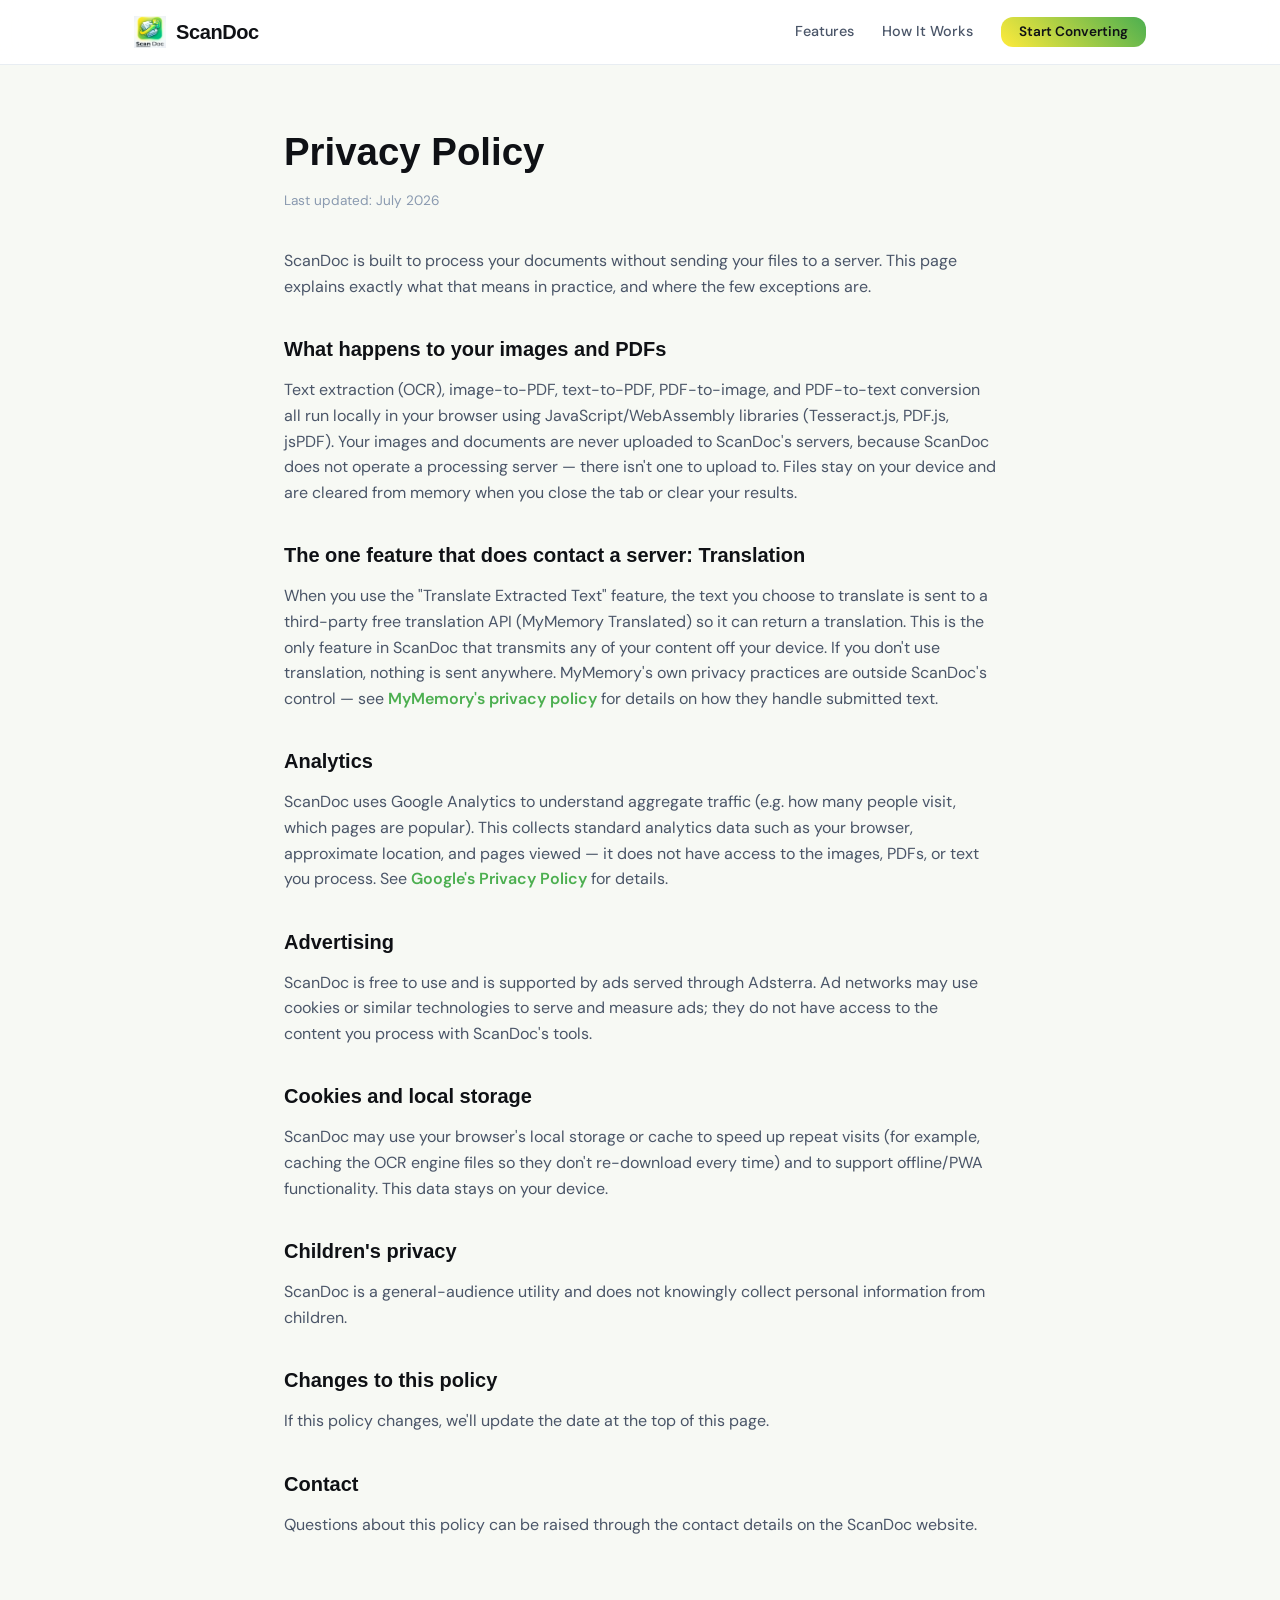
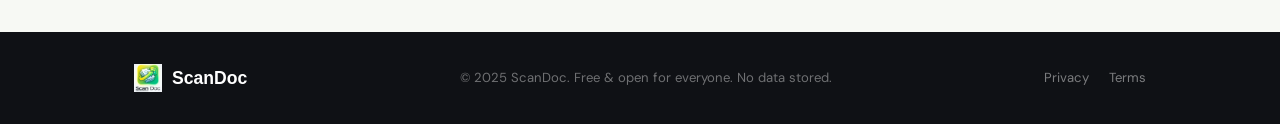
==== privacy.html @ 455b32f2 "Add Privacy Policy and Terms of Service pages, remove GitHub link from footer - New privacy.html: ex" ====
<!DOCTYPE html>
<html lang="en">
<head>
  <!-- Google Analytics -->
  <script async src="https://www.googletagmanager.com/gtag/js?id=G-9GDW4LM8QN"></script>
  <script>
    window.dataLayer = window.dataLayer || [];
    function gtag(){dataLayer.push(arguments);}
    gtag('js', new Date());
    gtag('config', 'G-9GDW4LM8QN');
  </script>

  <meta charset="UTF-8" />
  <meta name="viewport" content="width=device-width, initial-scale=1.0, viewport-fit=cover" />
  <title>Privacy Policy – ScanDoc</title>

  <meta name="description" content="ScanDoc's privacy policy: what data we do and don't collect, how OCR and document processing run in your browser, and your rights." />
  <meta name="robots" content="index, follow" />
  <link rel="canonical" href="https://scandoc.silverfoxdynamics.com/privacy.html" />

  <!-- PWA Meta Tags -->
  <meta name="theme-color" content="#4caf50" />
  <link rel="apple-touch-icon" href="/icons/launchericon-192x192.png" />
  <link rel="manifest" href="/manifest.json" />
  <link rel="icon" type="image/png" sizes="48x48" href="/icons/launchericon-48x48.png" />
  <link rel="icon" type="image/png" sizes="192x192" href="/icons/launchericon-192x192.png" />

  <link rel="preconnect" href="https://fonts.googleapis.com" />
  <link rel="preconnect" href="https://fonts.gstatic.com" crossorigin />
  <link href="https://fonts.googleapis.com/css2?family=Inter:opsz,wght@14..32,400;14..32,500;14..32,600;14..32,700;14..32,800&family=DM+Sans:ital,opsz,wght@0,9..40,300;0,9..40,400;0,9..40,500;1,9..40,300&display=swap" rel="stylesheet" />

  <link rel="stylesheet" href="style.css" />
</head>
<body>

  <!-- ══════════ NAVBAR ══════════ -->
  <header class="navbar">
    <div class="navbar__inner">
      <a class="navbar__brand" href="index.html">
        <div class="navbar__logo">
          <img src="logo.png" alt="ScanDoc Logo" width="32" height="32" style="display: block; object-fit: contain;" />
        </div>
        <span class="navbar__name">ScanDoc</span>
      </a>
      <nav class="navbar__links">
        <a href="index.html#features">Features</a>
        <a href="index.html#how-it-works">How It Works</a>
        <a href="index.html#app" class="btn btn--nav">Start Converting</a>
      </nav>
      <button class="navbar__toggle" id="navToggle" aria-label="Toggle menu">
        <span></span><span></span><span></span>
      </button>
    </div>
    <div class="navbar__mobile" id="navMobile">
      <a href="index.html#features">Features</a>
      <a href="index.html#how-it-works">How It Works</a>
      <a href="index.html#app">Start Converting</a>
    </div>
  </header>

  <!-- ══════════ CONTENT ══════════ -->
  <main class="legal-page">
    <h1>Privacy Policy</h1>
    <p class="legal-updated">Last updated: July 2026</p>

    <p>ScanDoc is built to process your documents without sending your files to a server. This page explains exactly what that means in practice, and where the few exceptions are.</p>

    <h2>What happens to your images and PDFs</h2>
    <p>Text extraction (OCR), image-to-PDF, text-to-PDF, PDF-to-image, and PDF-to-text conversion all run locally in your browser using JavaScript/WebAssembly libraries (Tesseract.js, PDF.js, jsPDF). Your images and documents are never uploaded to ScanDoc's servers, because ScanDoc does not operate a processing server — there isn't one to upload to. Files stay on your device and are cleared from memory when you close the tab or clear your results.</p>

    <h2>The one feature that does contact a server: Translation</h2>
    <p>When you use the "Translate Extracted Text" feature, the text you choose to translate is sent to a third-party free translation API (MyMemory Translated) so it can return a translation. This is the only feature in ScanDoc that transmits any of your content off your device. If you don't use translation, nothing is sent anywhere. MyMemory's own privacy practices are outside ScanDoc's control — see <a class="legal-link" href="https://mymemory.translated.net/doc/privacy.php" target="_blank" rel="noopener">MyMemory's privacy policy</a> for details on how they handle submitted text.</p>

    <h2>Analytics</h2>
    <p>ScanDoc uses Google Analytics to understand aggregate traffic (e.g. how many people visit, which pages are popular). This collects standard analytics data such as your browser, approximate location, and pages viewed — it does not have access to the images, PDFs, or text you process. See <a class="legal-link" href="https://policies.google.com/privacy" target="_blank" rel="noopener">Google's Privacy Policy</a> for details.</p>

    <h2>Advertising</h2>
    <p>ScanDoc is free to use and is supported by ads served through Adsterra. Ad networks may use cookies or similar technologies to serve and measure ads; they do not have access to the content you process with ScanDoc's tools.</p>

    <h2>Cookies and local storage</h2>
    <p>ScanDoc may use your browser's local storage or cache to speed up repeat visits (for example, caching the OCR engine files so they don't re-download every time) and to support offline/PWA functionality. This data stays on your device.</p>

    <h2>Children's privacy</h2>
    <p>ScanDoc is a general-audience utility and does not knowingly collect personal information from children.</p>

    <h2>Changes to this policy</h2>
    <p>If this policy changes, we'll update the date at the top of this page.</p>

    <h2>Contact</h2>
    <p>Questions about this policy can be raised through the contact details on the ScanDoc website.</p>
  </main>

  <!-- ══════════ FOOTER ══════════ -->
  <footer class="footer">
    <div class="container footer__inner">
      <div class="footer__brand"><div class="navbar__logo" style="width:28px;height:28px;"><img src="logo.png" alt="ScanDoc Logo" width="28" height="28" /></div><span>ScanDoc</span></div>
      <p class="footer__copy">© 2025 ScanDoc. Free & open for everyone. No data stored.</p>
      <div class="footer__links"><a href="privacy.html">Privacy</a><a href="terms.html">Terms</a></div>
    </div>
  </footer>

  <script>
    const navToggle = document.getElementById('navToggle');
    const navMobile = document.getElementById('navMobile');
    if (navToggle) navToggle.addEventListener('click', () => navMobile.classList.toggle('open'));
  </script>
</body>
</html>
---- style.css ----
/* ═══════════════════════════════════════════════════
   ScanDoc — Main Stylesheet
   Fonts: Syne (headings) + DM Sans (body)
   Brand: Yellow #FFEB3B → Green #4CAF50
════════════════════════════════════════════════════ */

/* ── CUSTOM PROPERTIES ── */
:root {
  --brand-yellow: #FFEB3B;
  --brand-green:  #4CAF50;
  --brand-grad:   linear-gradient(45deg, #FFEB3B 0%, #4CAF50 100%);
  --brand-grad-r: linear-gradient(225deg, #FFEB3B 0%, #4CAF50 100%);

  --text-primary:   #0f1115;
  --text-secondary: #4a5568;
  --text-muted:     #8a9ab0;

  --bg-white:  #ffffff;
  --bg-soft:   #f7f9f4;
  --bg-card:   #ffffff;

  --border:        #e8edf2;
  --border-focus:  #4CAF50;

  --shadow-sm:  0 1px 4px rgba(0,0,0,.07);
  --shadow-md:  0 4px 20px rgba(0,0,0,.10);
  --shadow-lg:  0 12px 48px rgba(0,0,0,.13);

  --radius-sm:  6px;
  --radius-md:  12px;
  --radius-lg:  20px;
  --radius-xl:  28px;

  --font-heading: 'Syne', sans-serif;
  --font-body:    'DM Sans', sans-serif;

  --transition: 0.22s ease;
}

/* ── RESET & BASE ── */
*, *::before, *::after { box-sizing: border-box; margin: 0; padding: 0; }

html { scroll-behavior: smooth; font-size: 16px; }

body {
  font-family: var(--font-body);
  color: var(--text-primary);
  background: var(--bg-soft);
  line-height: 1.6;
  -webkit-font-smoothing: antialiased;
}

a { color: inherit; text-decoration: none; }
img { max-width: 100%; display: block; }
button { cursor: pointer; font-family: var(--font-body); border: none; background: none; }
select, textarea { font-family: var(--font-body); }

.container {
  width: 100%;
  max-width: 1060px;
  margin: 0 auto;
  padding: 0 24px;
}

/* ══════════════════════════════════════════════════
   AD SLOTS
══════════════════════════════════════════════════ */
.ad-slot {
  width: 100%;
  background: repeating-linear-gradient(
    -45deg,
    #f0f4f8,
    #f0f4f8 10px,
    #e8ecf2 10px,
    #e8ecf2 20px
  );
  display: flex;
  align-items: center;
  justify-content: center;
  position: relative;
  overflow: hidden;
}
.ad-slot--header  { height: 60px; border-bottom: 1px solid var(--border); }
.ad-slot--inline  { height: 90px; margin: 0; }
.ad-slot--footer  { height: 90px; margin-top: 0; border-top: 1px solid var(--border); }
.ad-slot--post-process { height: 80px; border-radius: var(--radius-md); margin: 20px 0; }

.ad-label {
  font-size: 10px;
  letter-spacing: .12em;
  text-transform: uppercase;
  color: var(--text-muted);
  background: rgba(255,255,255,.75);
  padding: 3px 10px;
  border-radius: 20px;
  backdrop-filter: blur(4px);
}

/* ══════════════════════════════════════════════════
   NAVBAR
══════════════════════════════════════════════════ */
.navbar {
  position: sticky;
  top: 0;
  z-index: 100;
  background: rgba(255,255,255,.92);
  backdrop-filter: blur(12px);
  -webkit-backdrop-filter: blur(12px);
  border-bottom: 1px solid var(--border);
}

.navbar__inner {
  max-width: 1060px;
  margin: 0 auto;
  padding: 0 24px;
  height: 64px;
  display: flex;
  align-items: center;
  justify-content: space-between;
  gap: 24px;
}

.navbar__brand {
  display: flex;
  align-items: center;
  gap: 10px;
  font-family: var(--font-heading);
  font-weight: 800;
  font-size: 1.25rem;
  letter-spacing: -.02em;
}

.navbar__links {
  display: flex;
  align-items: center;
  gap: 28px;
  font-size: .9rem;
  font-weight: 500;
}

.navbar__links a:not(.btn) {
  color: var(--text-secondary);
  transition: color var(--transition);
}
.navbar__links a:not(.btn):hover { color: var(--brand-green); }

.navbar__toggle {
  display: none;
  flex-direction: column;
  gap: 5px;
  width: 28px;
  padding: 2px;
}
.navbar__toggle span {
  display: block;
  height: 2px;
  background: var(--text-primary);
  border-radius: 2px;
  transition: var(--transition);
}

.navbar__mobile {
  display: none;
  flex-direction: column;
  padding: 12px 24px 16px;
  background: white;
  border-bottom: 1px solid var(--border);
  gap: 12px;
}
.navbar__mobile a {
  font-size: .95rem;
  font-weight: 500;
  color: var(--text-secondary);
  padding: 6px 0;
  border-bottom: 1px solid var(--border);
}
.navbar__mobile.open { display: flex; }

@media (max-width: 640px) {
  .navbar__links { display: none; }
  .navbar__toggle { display: flex; }
}

/* ══════════════════════════════════════════════════
   BUTTONS
══════════════════════════════════════════════════ */
.btn {
  display: inline-flex;
  align-items: center;
  gap: 8px;
  padding: 10px 20px;
  border-radius: var(--radius-md);
  font-size: .9rem;
  font-weight: 600;
  line-height: 1;
  transition: all var(--transition);
  white-space: nowrap;
  position: relative;
  overflow: hidden;
}

.btn--primary {
  background: var(--brand-grad);
  color: var(--text-primary);
  box-shadow: 0 2px 12px rgba(76,175,80,.25);
}
.btn--primary:hover {
  box-shadow: 0 4px 24px rgba(76,175,80,.4);
  transform: translateY(-1px);
}
.btn--primary:active { transform: translateY(0); }

.btn--secondary {
  background: var(--bg-soft);
  color: var(--text-primary);
  border: 1.5px solid var(--border);
}
.btn--secondary:hover {
  background: white;
  border-color: var(--brand-green);
  color: var(--brand-green);
}

.btn--ghost {
  background: transparent;
  color: var(--text-secondary);
  border: 1.5px solid var(--border);
}
.btn--ghost:hover {
  background: var(--bg-soft);
  border-color: var(--text-primary);
  color: var(--text-primary);
}

.btn--nav {
  background: var(--brand-grad);
  color: var(--text-primary);
  padding: 8px 18px;
  font-size: .85rem;
}

.btn--lg { padding: 14px 28px; font-size: 1rem; border-radius: var(--radius-lg); }
.btn--sm { padding: 6px 12px; font-size: .8rem; border-radius: var(--radius-sm); }
.btn--full { width: 100%; justify-content: center; }

.btn--download {
  background: var(--brand-grad);
  color: var(--text-primary);
  padding: 14px 32px;
  font-size: 1rem;
  border-radius: var(--radius-lg);
  box-shadow: 0 4px 20px rgba(76,175,80,.3);
}

.btn--download:hover {
  box-shadow: 0 6px 28px rgba(76,175,80,.5);
  transform: translateY(-2px);
}

.btn:disabled {
  opacity: 0.45;
  cursor: not-allowed;
  transform: none !important;
  box-shadow: none !important;
}

.btn-spinner {
  width: 16px;
  height: 16px;
  border: 2px solid rgba(0,0,0,.15);
  border-top-color: currentColor;
  border-radius: 50%;
  animation: spin 0.7s linear infinite;
  display: inline-block;
}

@keyframes spin { to { transform: rotate(360deg); } }

/* ══════════════════════════════════════════════════
   HERO SECTION
══════════════════════════════════════════════════ */
.hero {
  min-height: 88vh;
  background: linear-gradient(45deg, #FFEB3B 0%, #4CAF50 100%);
  display: flex;
  flex-direction: column;
  align-items: center;
  justify-content: center;
  position: relative;
  overflow: hidden;
  padding: 80px 0 60px;
}

.hero__bg-grid {
  position: absolute;
  inset: 0;
  background-image:
    linear-gradient(rgba(255,255,255,.15) 1px, transparent 1px),
    linear-gradient(90deg, rgba(255,255,255,.15) 1px, transparent 1px);
  background-size: 40px 40px;
  mask-image: radial-gradient(ellipse at center, black 20%, transparent 75%);
}

.hero__inner {
  text-align: center;
  position: relative;
  z-index: 2;
}

.hero__badge {
  display: inline-flex;
  align-items: center;
  gap: 8px;
  background: rgba(255,255,255,.75);
  backdrop-filter: blur(8px);
  border: 1px solid rgba(255,255,255,.6);
  border-radius: 100px;
  padding: 6px 16px;
  font-size: .8rem;
  font-weight: 600;
  letter-spacing: .06em;
  text-transform: uppercase;
  color: #2e5e32;
  margin-bottom: 28px;
}

.pulse-dot {
  width: 8px;
  height: 8px;
  background: var(--brand-green);
  border-radius: 50%;
  animation: pulseDot 1.8s ease-in-out infinite;
}
@keyframes pulseDot {
  0%, 100% { box-shadow: 0 0 0 0 rgba(76,175,80,.6); }
  50% { box-shadow: 0 0 0 6px rgba(76,175,80,0); }
}

.hero__title {
  font-family: var(--font-heading);
  font-size: clamp(2.6rem, 6vw, 5rem);
  font-weight: 800;
  line-height: 1.08;
  letter-spacing: -.04em;
  color: #1a2e1c;
  margin-bottom: 20px;
}

.hero__title em {
  font-style: normal;
  background: linear-gradient(135deg, #1a5e1e, #145214);
  -webkit-background-clip: text;
  -webkit-text-fill-color: transparent;
  background-clip: text;
  position: relative;
}
.hero__title em::after {
  content: '';
  position: absolute;
  bottom: 0;
  left: 0;
  right: 0;
  height: 3px;
  background: rgba(26,94,30,.35);
  border-radius: 2px;
}

.hero__sub {
  font-size: 1.05rem;
  color: rgba(26,46,28,.75);
  max-width: 540px;
  margin: 0 auto 36px;
  font-weight: 400;
  line-height: 1.7;
}

.br-desktop { display: block; }
@media (max-width: 500px) { .br-desktop { display: none; } }

.hero__actions {
  display: flex;
  align-items: center;
  justify-content: center;
  gap: 14px;
  flex-wrap: wrap;
  margin-bottom: 48px;
}

.hero__stats {
  display: flex;
  align-items: center;
  justify-content: center;
  gap: 0;
  background: rgba(255,255,255,.55);
  backdrop-filter: blur(10px);
  border: 1px solid rgba(255,255,255,.5);
  border-radius: 100px;
  padding: 12px 28px;
  width: fit-content;
  margin: 0 auto;
}

.stat {
  display: flex;
  flex-direction: column;
  align-items: center;
  padding: 0 20px;
}
.stat strong {
  font-family: var(--font-heading);
  font-size: 1.35rem;
  font-weight: 800;
  color: #1a2e1c;
  line-height: 1;
}
.stat span {
  font-size: .72rem;
  text-transform: uppercase;
  letter-spacing: .08em;
  color: rgba(26,46,28,.6);
  margin-top: 3px;
}
.stat__divider {
  width: 1px;
  height: 32px;
  background: rgba(26,46,28,.2);
}

.hero__scroll-hint {
  position: absolute;
  bottom: 24px;
  left: 50%;
  transform: translateX(-50%);
  z-index: 2;
}

.scroll-arrow {
  width: 22px;
  height: 22px;
  border-right: 2.5px solid rgba(26,46,28,.5);
  border-bottom: 2.5px solid rgba(26,46,28,.5);
  transform: rotate(45deg);
  animation: scrollBounce 1.6s ease-in-out infinite;
}
@keyframes scrollBounce {
  0%, 100% { transform: rotate(45deg) translateY(-4px); opacity: .4; }
  50% { transform: rotate(45deg) translateY(0); opacity: .9; }
}

/* ══════════════════════════════════════════════════
   SECTION UTILITIES
══════════════════════════════════════════════════ */
.section-label {
  font-size: .75rem;
  font-weight: 700;
  text-transform: uppercase;
  letter-spacing: .14em;
  color: var(--brand-green);
  margin-bottom: 10px;
}

.section-title {
  font-family: var(--font-heading);
  font-size: clamp(1.8rem, 4vw, 2.8rem);
  font-weight: 800;
  letter-spacing: -.03em;
  line-height: 1.12;
  color: var(--text-primary);
  margin-bottom: 48px;
}

/* ══════════════════════════════════════════════════
   FEATURES
══════════════════════════════════════════════════ */
.features {
  padding: 100px 0;
  background: var(--bg-white);
}

.features__grid {
  display: grid;
  grid-template-columns: repeat(auto-fill, minmax(280px, 1fr));
  gap: 24px;
}

.feature-card {
  background: var(--bg-soft);
  border: 1.5px solid var(--border);
  border-radius: var(--radius-lg);
  padding: 28px;
  transition: all var(--transition);
  position: relative;
  overflow: hidden;
}
.feature-card::before {
  content: '';
  position: absolute;
  top: 0; left: 0; right: 0;
  height: 3px;
  background: var(--brand-grad);
  opacity: 0;
  transition: opacity var(--transition);
}
.feature-card:hover {
  border-color: transparent;
  box-shadow: var(--shadow-md);
  transform: translateY(-3px);
}
.feature-card:hover::before { opacity: 1; }

.feature-card__icon {
  width: 52px;
  height: 52px;
  background: white;
  border-radius: var(--radius-md);
  display: flex;
  align-items: center;
  justify-content: center;
  color: var(--brand-green);
  margin-bottom: 18px;
  box-shadow: var(--shadow-sm);
}

.feature-card h3 {
  font-family: var(--font-heading);
  font-size: 1.05rem;
  font-weight: 700;
  letter-spacing: -.01em;
  margin-bottom: 8px;
}

.feature-card p {
  font-size: .88rem;
  color: var(--text-secondary);
  line-height: 1.65;
}

/* ══════════════════════════════════════════════════
   HOW IT WORKS
══════════════════════════════════════════════════ */
.how-it-works {
  padding: 100px 0;
  background: var(--bg-soft);
}

.steps {
  display: flex;
  align-items: flex-start;
  gap: 0;
  flex-wrap: wrap;
}

.step {
  flex: 1;
  min-width: 220px;
  padding: 28px;
  background: white;
  border-radius: var(--radius-lg);
  border: 1.5px solid var(--border);
  position: relative;
}

.step__num {
  font-family: var(--font-heading);
  font-size: 3rem;
  font-weight: 800;
  letter-spacing: -.04em;
  line-height: 1;
  background: var(--brand-grad);
  -webkit-background-clip: text;
  -webkit-text-fill-color: transparent;
  background-clip: text;
  margin-bottom: 14px;
}

.step h3 {
  font-family: var(--font-heading);
  font-size: 1.05rem;
  font-weight: 700;
  margin-bottom: 8px;
}

.step p {
  font-size: .875rem;
  color: var(--text-secondary);
  line-height: 1.65;
}

.step__connector {
  flex: 0 0 40px;
  height: 2px;
  background: var(--brand-grad);
  margin-top: 52px;
  position: relative;
}
.step__connector::after {
  content: '';
  position: absolute;
  right: -6px;
  top: 50%;
  transform: translateY(-50%);
  width: 10px;
  height: 10px;
  border-right: 2px solid var(--brand-green);
  border-top: 2px solid var(--brand-green);
  transform: translateY(-50%) rotate(45deg);
}

@media (max-width: 640px) {
  .steps { flex-direction: column; }
  .step__connector { display: none; }
}

/* ══════════════════════════════════════════════════
   APP SECTION
══════════════════════════════════════════════════ */
.app-section {
  padding: 100px 0 120px;
  background: white;
}

.app-card {
  background: white;
  border: 1.5px solid var(--border);
  border-radius: var(--radius-xl);
  overflow: hidden;
  box-shadow: var(--shadow-lg);
}

/* ── TAB BAR ── */
.tab-bar {
  display: flex;
  border-bottom: 1.5px solid var(--border);
  background: var(--bg-soft);
}

.tab-btn {
  flex: 1;
  display: flex;
  align-items: center;
  justify-content: center;
  gap: 8px;
  padding: 16px 20px;
  font-size: .9rem;
  font-weight: 600;
  color: var(--text-muted);
  border-bottom: 2.5px solid transparent;
  transition: all var(--transition);
  cursor: pointer;
  background: none;
  border: none;
  border-bottom: 2.5px solid transparent;
}

.tab-btn:hover { color: var(--text-primary); background: rgba(76,175,80,.05); }

.tab-btn.active {
  color: var(--brand-green);
  background: white;
  border-bottom-color: var(--brand-green);
}

/* ── TAB PANELS ── */
.tab-panel { display: none; padding: 28px; }
.tab-panel.active { display: block; }

/* ── DROP ZONE ── */
.drop-zone {
  border: 2px dashed var(--border);
  border-radius: var(--radius-lg);
  background: var(--bg-soft);
  min-height: 220px;
  display: flex;
  align-items: center;
  justify-content: center;
  position: relative;
  transition: all var(--transition);
  cursor: pointer;
  overflow: hidden;
}

.drop-zone:hover,
.drop-zone.dragover {
  border-color: var(--brand-green);
  background: rgba(76,175,80,.04);
}

.drop-zone__input {
  position: absolute;
  inset: 0;
  opacity: 0;
  cursor: pointer;
  z-index: 2;
}

.drop-zone__body {
  text-align: center;
  padding: 32px;
  pointer-events: none;
}

.drop-zone__icon {
  margin: 0 auto 16px;
  width: 64px;
  height: 64px;
  background: white;
  border-radius: 50%;
  display: flex;
  align-items: center;
  justify-content: center;
  box-shadow: var(--shadow-md);
}

.drop-zone__title {
  font-family: var(--font-heading);
  font-size: 1.05rem;
  font-weight: 700;
  margin-bottom: 6px;
}

.drop-zone__sub {
  font-size: .85rem;
  color: var(--text-muted);
}

.link-style {
  color: var(--brand-green);
  font-weight: 600;
  text-decoration: underline;
  cursor: pointer;
}

.drop-zone__preview {
  width: 100%;
  height: 100%;
  min-height: 220px;
  position: relative;
}

.drop-zone__preview img {
  width: 100%;
  height: 100%;
  object-fit: contain;
  max-height: 380px;
  border-radius: var(--radius-md);
}

.drop-zone__clear {
  position: absolute;
  top: 12px;
  right: 12px;
  width: 32px;
  height: 32px;
  background: rgba(0,0,0,.6);
  color: white;
  border-radius: 50%;
  font-size: 1.2rem;
  display: flex;
  align-items: center;
  justify-content: center;
  cursor: pointer;
  border: none;
  line-height: 1;
  z-index: 10;
  transition: background var(--transition);
}
.drop-zone__clear:hover { background: rgba(200,50,50,.8); }

/* ── CAMERA AREA ── */
.camera-area {
  border-radius: var(--radius-lg);
  background: #0a0e0a;
  min-height: 260px;
  display: flex;
  align-items: center;
  justify-content: center;
  overflow: hidden;
  position: relative;
}

.camera-placeholder {
  text-align: center;
  color: rgba(255,255,255,.6);
}
.camera-placeholder p { margin-top: 12px; font-size: .9rem; }
.camera-placeholder p.small { font-size: .78rem; color: rgba(255,255,255,.35); margin-top: 4px; }

#cameraVideo {
  width: 100%;
  max-height: 380px;
  object-fit: cover;
  display: block;
}

.camera-overlay {
  position: absolute;
  inset: 0;
  pointer-events: none;
  display: flex;
  align-items: center;
  justify-content: center;
}

.scan-frame {
  width: 72%;
  height: 70%;
  position: relative;
  max-width: 420px;
}

.scan-line {
  position: absolute;
  left: 0; right: 0;
  height: 2px;
  background: linear-gradient(90deg, transparent, var(--brand-yellow), var(--brand-green), transparent);
  animation: scanMove 2s ease-in-out infinite;
  box-shadow: 0 0 8px rgba(255,235,59,.8);
}
@keyframes scanMove {
  0% { top: 0; opacity: 0; }
  10% { opacity: 1; }
  90% { opacity: 1; }
  100% { top: 100%; opacity: 0; }
}

.corner {
  position: absolute;
  width: 20px;
  height: 20px;
}
.corner.tl { top: 0; left: 0; border-top: 2.5px solid var(--brand-yellow); border-left: 2.5px solid var(--brand-yellow); }
.corner.tr { top: 0; right: 0; border-top: 2.5px solid var(--brand-yellow); border-right: 2.5px solid var(--brand-yellow); }
.corner.bl { bottom: 0; left: 0; border-bottom: 2.5px solid var(--brand-yellow); border-left: 2.5px solid var(--brand-yellow); }
.corner.br { bottom: 0; right: 0; border-bottom: 2.5px solid var(--brand-yellow); border-right: 2.5px solid var(--brand-yellow); }

.camera-controls {
  display: flex;
  gap: 10px;
  margin-top: 16px;
  flex-wrap: wrap;
}

/* ── OPTIONS ROW ── */
.options-row {
  display: grid;
  grid-template-columns: 1fr 1fr;
  gap: 16px;
  padding: 0 28px 24px;
}

@media (max-width: 540px) { .options-row { grid-template-columns: 1fr; } }

.option-group label {
  display: block;
  font-size: .78rem;
  font-weight: 600;
  text-transform: uppercase;
  letter-spacing: .07em;
  color: var(--text-secondary);
  margin-bottom: 7px;
}

.option-group select {
  width: 100%;
  padding: 10px 14px;
  border: 1.5px solid var(--border);
  border-radius: var(--radius-md);
  font-size: .9rem;
  color: var(--text-primary);
  background: white;
  appearance: none;
  background-image: url("data:image/svg+xml,%3Csvg width='12' height='8' viewBox='0 0 12 8' fill='none' xmlns='http://www.w3.org/2000/svg'%3E%3Cpath d='M1 1l5 5 5-5' stroke='%238a9ab0' stroke-width='1.6' stroke-linecap='round' stroke-linejoin='round'/%3E%3C/svg%3E");
  background-repeat: no-repeat;
  background-position: right 12px center;
  padding-right: 36px;
  cursor: pointer;
  transition: border-color var(--transition);
}
.option-group select:focus {
  outline: none;
  border-color: var(--border-focus);
  box-shadow: 0 0 0 3px rgba(76,175,80,.12);
}

/* ── PROCESS ROW ── */
.process-row {
  padding: 0 28px 28px;
}

/* ── PROGRESS AREA ── */
.progress-area {
  padding: 0 28px 28px;
}

.progress-steps {
  display: flex;
  gap: 8px;
  flex-wrap: wrap;
  margin-bottom: 16px;
}

.progress-step {
  display: flex;
  align-items: center;
  gap: 7px;
  font-size: .8rem;
  color: var(--text-muted);
  padding: 6px 12px;
  background: var(--bg-soft);
  border-radius: 100px;
  border: 1.5px solid var(--border);
  transition: all var(--transition);
}

.progress-step.active {
  color: var(--brand-green);
  background: rgba(76,175,80,.08);
  border-color: rgba(76,175,80,.3);
}
.progress-step.done {
  color: #2e7d32;
  background: rgba(76,175,80,.15);
  border-color: rgba(76,175,80,.4);
}

.ps-dot {
  width: 8px;
  height: 8px;
  border-radius: 50%;
  background: currentColor;
  opacity: 0.4;
  transition: all var(--transition);
}
.progress-step.active .ps-dot {
  animation: pulseDot 1s infinite;
  opacity: 1;
}
.progress-step.done .ps-dot { opacity: 1; }

.scan-progress-bar {
  height: 5px;
  background: var(--border);
  border-radius: 100px;
  overflow: hidden;
}
.scan-progress-fill {
  height: 100%;
  width: 0%;
  background: var(--brand-grad);
  border-radius: 100px;
  transition: width 0.4s ease;
}

/* ── RESULTS AREA ── */
.results-area {
  border-top: 1.5px solid var(--border);
  padding: 28px;
}

.results-header {
  display: flex;
  align-items: center;
  justify-content: space-between;
  margin-bottom: 14px;
}

.results-title {
  font-family: var(--font-heading);
  font-size: 1.05rem;
  font-weight: 700;
}

.results-actions {
  display: flex;
  gap: 8px;
}

.results-text {
  width: 100%;
  min-height: 180px;
  padding: 16px;
  border: 1.5px solid var(--border);
  border-radius: var(--radius-md);
  font-size: .9rem;
  line-height: 1.7;
  color: var(--text-primary);
  resize: vertical;
  transition: border-color var(--transition);
  background: var(--bg-soft);
}
.results-text:focus {
  outline: none;
  border-color: var(--border-focus);
  box-shadow: 0 0 0 3px rgba(76,175,80,.12);
  background: white;
}

/* ── TRANSLATE SECTION ── */
.translate-section {
  border: 1.5px solid var(--border);
  border-radius: var(--radius-lg);
  padding: 20px;
  margin: 16px 0;
  background: var(--bg-soft);
}

.translate-title {
  display: flex;
  align-items: center;
  gap: 8px;
  font-family: var(--font-heading);
  font-size: .95rem;
  font-weight: 700;
  margin-bottom: 14px;
}

.translate-controls {
  display: flex;
  gap: 10px;
  flex-wrap: wrap;
}

.translate-select {
  flex: 1;
  min-width: 200px;
  padding: 10px 36px 10px 14px;
  border: 1.5px solid var(--border);
  border-radius: var(--radius-md);
  font-size: .9rem;
  background: white;
  color: var(--text-primary);
  appearance: none;
  background-image: url("data:image/svg+xml,%3Csvg width='12' height='8' viewBox='0 0 12 8' fill='none' xmlns='http://www.w3.org/2000/svg'%3E%3Cpath d='M1 1l5 5 5-5' stroke='%238a9ab0' stroke-width='1.6' stroke-linecap='round' stroke-linejoin='round'/%3E%3C/svg%3E");
  background-repeat: no-repeat;
  background-position: right 12px center;
  cursor: pointer;
  transition: border-color var(--transition);
}
.translate-select:focus {
  outline: none;
  border-color: var(--border-focus);
}

.translated-output {
  margin-top: 14px;
  border: 1.5px solid rgba(76,175,80,.3);
  border-radius: var(--radius-md);
  overflow: hidden;
  background: white;
}

.translated-output__header {
  display: flex;
  align-items: center;
  justify-content: space-between;
  padding: 10px 16px;
  background: rgba(76,175,80,.08);
  border-bottom: 1px solid rgba(76,175,80,.2);
  font-size: .8rem;
  font-weight: 600;
  color: #2e7d32;
}

.translated-output__text {
  padding: 16px;
  font-size: .9rem;
  line-height: 1.7;
  color: var(--text-primary);
  min-height: 80px;
  white-space: pre-wrap;
  word-break: break-word;
}

/* ── DOWNLOAD SECTION ── */
.download-section {
  display: flex;
  justify-content: center;
  margin-top: 20px;
}

/* ══════════════════════════════════════════════════
   FOOTER
══════════════════════════════════════════════════ */
.footer {
  background: var(--text-primary);
  color: white;
  padding: 32px 0;
}

.footer__inner {
  display: flex;
  align-items: center;
  justify-content: space-between;
  flex-wrap: wrap;
  gap: 16px;
}

.footer__brand {
  display: flex;
  align-items: center;
  gap: 10px;
  font-family: var(--font-heading);
  font-size: 1.1rem;
  font-weight: 700;
}

.footer__copy {
  font-size: .82rem;
  color: rgba(255,255,255,.4);
}

.footer__links {
  display: flex;
  gap: 20px;
}
.footer__links a {
  font-size: .82rem;
  color: rgba(255,255,255,.45);
  transition: color var(--transition);
}
.footer__links a:hover { color: var(--brand-yellow); }

/* ══════════════════════════════════════════════════
   TOAST
══════════════════════════════════════════════════ */
.toast {
  position: fixed;
  bottom: 28px;
  right: 28px;
  background: var(--text-primary);
  color: white;
  padding: 12px 20px;
  border-radius: var(--radius-md);
  font-size: .88rem;
  font-weight: 500;
  z-index: 999;
  box-shadow: var(--shadow-lg);
  transform: translateY(12px);
  opacity: 0;
  transition: all 0.28s cubic-bezier(.16,1,.3,1);
  pointer-events: none;
  max-width: 320px;
}
.toast.show {
  opacity: 1;
  transform: translateY(0);
}
.toast.success { border-left: 4px solid var(--brand-green); }
.toast.error   { border-left: 4px solid #ef4444; }

/* ══════════════════════════════════════════════════
   RESPONSIVE
══════════════════════════════════════════════════ */
@media (max-width: 768px) {
  .hero { padding: 60px 0 48px; min-height: 80vh; }
  .hero__stats { padding: 10px 16px; gap: 0; }
  .stat { padding: 0 12px; }
  .stat strong { font-size: 1.1rem; }

  .features { padding: 72px 0; }
  .features__grid { grid-template-columns: 1fr; }

  .how-it-works { padding: 72px 0; }

  .app-section { padding: 72px 0 80px; }
  .options-row { padding: 0 20px 20px; }
  .process-row { padding: 0 20px 20px; }
  .progress-area { padding: 0 20px 20px; }
  .results-area { padding: 20px; }
  .tab-panel { padding: 20px; }

  .tab-btn { font-size: .82rem; padding: 14px 12px; }

  .footer__inner { flex-direction: column; text-align: center; }
  .footer__links { justify-content: center; }
}

@media (max-width: 420px) {
  .hero__actions { flex-direction: column; align-items: stretch; }
  .hero__actions .btn { width: 100%; justify-content: center; }
  .camera-controls { flex-direction: column; }
  .camera-controls .btn { width: 100%; justify-content: center; }
  .translate-controls { flex-direction: column; }
  .translate-select { width: 100%; }
}


/* ── PWA INSTALL BUTTON ── */
.btn--install {
  background: linear-gradient(45deg, #1a2e1c, #2e7d32);
  color: white !important;
  border: none;
  box-shadow: 0 2px 8px rgba(0,0,0,0.15);
  transition: all 0.22s ease;
}

.btn--install:hover {
  background: linear-gradient(45deg, #2e7d32, #1a5e1e);
  transform: translateY(-1px);
  box-shadow: 0 4px 14px rgba(0,0,0,0.2);
}

.btn--install svg {
  stroke: white;
}

/* Install button in mobile menu */
.navbar__mobile a[href="#"] {
  display: flex;
  align-items: center;
  gap: 8px;
  color: #2e7d32;
  font-weight: 600;
}

/* Install prompt toast style */
.toast.install-prompt {
  background: linear-gradient(135deg, #1a2e1c, #2e7d32);
  border-left: none;
  cursor: pointer;
  pointer-events: auto;
}

.toast.install-prompt:hover {
  transform: translateY(-2px);
  box-shadow: 0 8px 24px rgba(0,0,0,0.2);
}

/* ── PDF TOOLS: multi-item lists / thumbnail grids (Image→PDF, PDF→Images) ── */
.i2p-list {
  display: grid;
  grid-template-columns: repeat(auto-fill, minmax(140px, 1fr));
  gap: 12px;
  padding: 0 28px 20px;
}
.i2p-item {
  position: relative;
  border: 1.5px solid var(--border);
  border-radius: var(--radius-md);
  overflow: hidden;
  background: var(--bg-soft);
  display: flex;
  flex-direction: column;
}
.i2p-item img {
  width: 100%;
  height: 110px;
  object-fit: cover;
  display: block;
}
.i2p-item__controls {
  display: flex;
  justify-content: space-between;
  align-items: center;
  padding: 6px 8px;
  gap: 4px;
  background: white;
}
.i2p-item__controls button {
  border: none;
  background: var(--bg-soft);
  border-radius: 6px;
  width: 24px;
  height: 24px;
  cursor: pointer;
  font-size: .85rem;
  color: var(--text-secondary);
  line-height: 1;
}
.i2p-item__controls button:hover { background: rgba(76,175,80,.15); color: var(--brand-green); }
.i2p-item__remove { color: #c62828 !important; }
.i2p-item__label {
  font-size: .72rem;
  color: var(--text-muted);
  padding: 0 8px 6px;
}
.i2p-item a.i2p-download {
  display: block;
  text-align: center;
  font-size: .78rem;
  padding: 6px 8px;
  background: var(--bg-soft);
  color: var(--brand-green);
  text-decoration: none;
  font-weight: 600;
}
.i2p-item a.i2p-download:hover { background: rgba(76,175,80,.15); }

@media (max-width: 540px) {
  .options-row { grid-template-columns: 1fr; }
  .i2p-list { padding: 0 20px 16px; grid-template-columns: repeat(auto-fill, minmax(110px, 1fr)); }
}

/* ── LEGAL PAGES (Privacy / Terms) ── */
.legal-page {
  max-width: 760px;
  margin: 0 auto;
  padding: 56px 24px 80px;
}
.legal-page h1 {
  font-family: var(--font-heading);
  font-size: clamp(1.8rem, 4vw, 2.4rem);
  margin-bottom: 8px;
}
.legal-page .legal-updated {
  color: var(--text-muted);
  font-size: .85rem;
  margin-bottom: 36px;
}
.legal-page h2 {
  font-family: var(--font-heading);
  font-size: 1.25rem;
  margin: 34px 0 12px;
  color: var(--text-primary);
}
.legal-page p {
  color: var(--text-secondary);
  margin-bottom: 14px;
}
.legal-page ul {
  color: var(--text-secondary);
  margin: 0 0 14px 22px;
}
.legal-page li { margin-bottom: 6px; }
.legal-page a.legal-link {
  color: var(--brand-green);
  font-weight: 600;
}
.legal-page a.legal-link:hover { text-decoration: underline; }
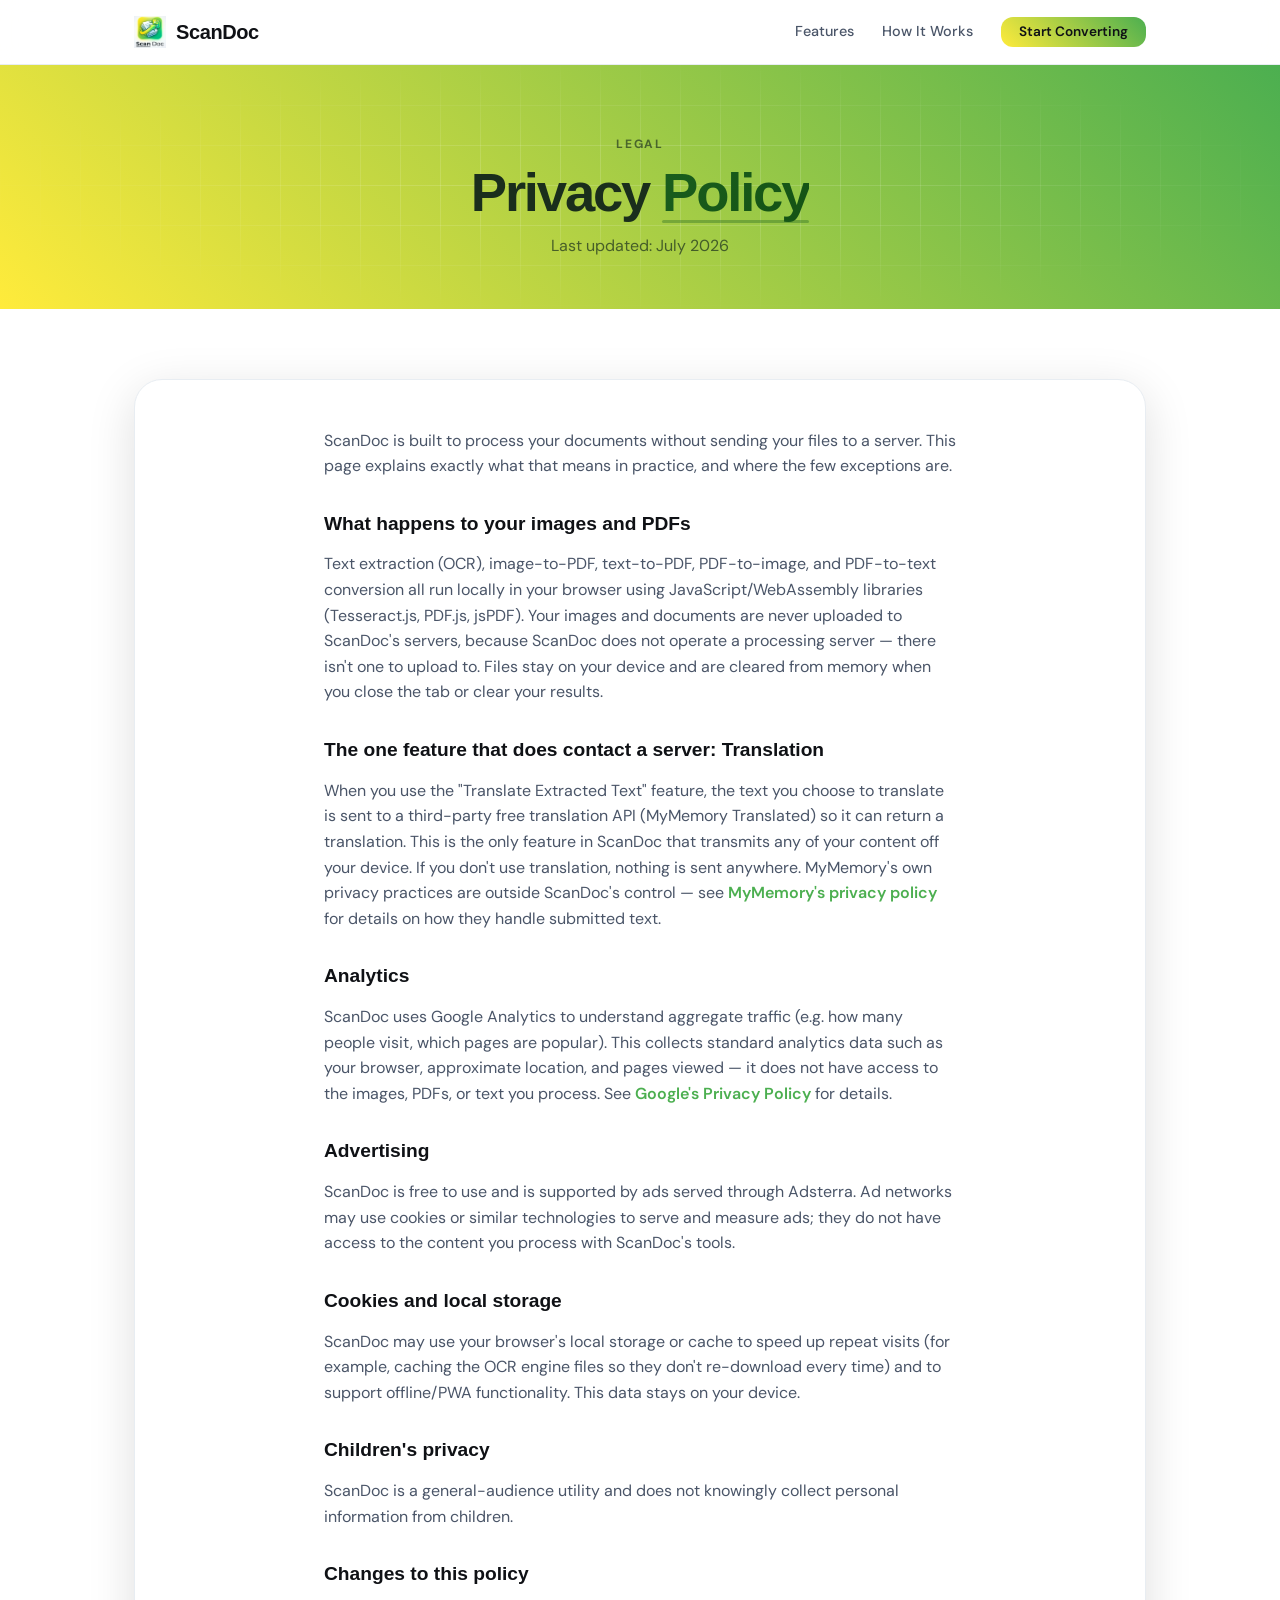
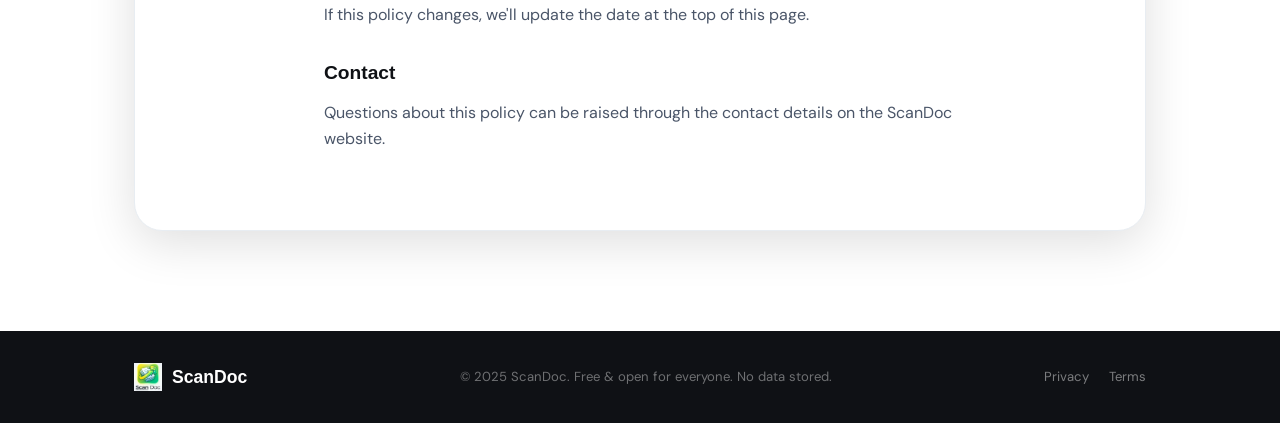
==== commit 713e8625: "Fix Privacy/Terms pages to match site design system - Rebuild page content using the site's actual p" ====
--- a/privacy.html
+++ b/privacy.html
@@ -29,7 +29,7 @@
   <link rel="preconnect" href="https://fonts.gstatic.com" crossorigin />
   <link href="https://fonts.googleapis.com/css2?family=Inter:opsz,wght@14..32,400;14..32,500;14..32,600;14..32,700;14..32,800&family=DM+Sans:ital,opsz,wght@0,9..40,300;0,9..40,400;0,9..40,500;1,9..40,300&display=swap" rel="stylesheet" />
 
-  <link rel="stylesheet" href="style.css" />
+  <link rel="stylesheet" href="style.css?v=2" />
 </head>
 <body>
 
@@ -58,10 +58,21 @@
     </div>
   </header>
 
+  <!-- ══════════ PAGE HERO ══════════ -->
+  <section class="hero" style="min-height:auto;padding:70px 0 50px;">
+    <div class="hero__bg-grid"></div>
+    <div class="container hero__inner">
+      <div class="section-label" style="color:rgba(26,46,28,.65);">Legal</div>
+      <h1 class="hero__title" style="font-size:clamp(2.2rem,5vw,3.4rem);margin-bottom:10px;">Privacy <em>Policy</em></h1>
+      <p class="legal-updated">Last updated: July 2026</p>
+    </div>
+  </section>
+
   <!-- ══════════ CONTENT ══════════ -->
-  <main class="legal-page">
-    <h1>Privacy Policy</h1>
-    <p class="legal-updated">Last updated: July 2026</p>
+  <section class="app-section" style="padding:70px 0 100px;">
+    <div class="container">
+      <div class="app-card">
+        <div class="legal-card__body">
 
     <p>ScanDoc is built to process your documents without sending your files to a server. This page explains exactly what that means in practice, and where the few exceptions are.</p>
 
@@ -88,7 +99,11 @@
 
     <h2>Contact</h2>
     <p>Questions about this policy can be raised through the contact details on the ScanDoc website.</p>
-  </main>
+
+        </div>
+      </div>
+    </div>
+  </section>
 
   <!-- ══════════ FOOTER ══════════ -->
   <footer class="footer">
--- a/style.css
+++ b/style.css
@@ -1291,39 +1291,34 @@
   .i2p-list { padding: 0 20px 16px; grid-template-columns: repeat(auto-fill, minmax(110px, 1fr)); }
 }
 
-/* ── LEGAL PAGES (Privacy / Terms) ── */
-.legal-page {
+/* ── LEGAL PAGES (Privacy / Terms) — content sits inside the existing .app-card component ── */
+.legal-card__body {
+  padding: 48px clamp(24px, 6vw, 64px) 64px;
   max-width: 760px;
   margin: 0 auto;
-  padding: 56px 24px 80px;
-}
-.legal-page h1 {
+}
+.legal-card__body h2 {
   font-family: var(--font-heading);
-  font-size: clamp(1.8rem, 4vw, 2.4rem);
-  margin-bottom: 8px;
-}
-.legal-page .legal-updated {
-  color: var(--text-muted);
-  font-size: .85rem;
-  margin-bottom: 36px;
-}
-.legal-page h2 {
-  font-family: var(--font-heading);
-  font-size: 1.25rem;
-  margin: 34px 0 12px;
+  font-size: 1.2rem;
+  font-weight: 700;
+  margin: 30px 0 12px;
   color: var(--text-primary);
 }
-.legal-page p {
+.legal-card__body h2:first-child { margin-top: 0; }
+.legal-card__body p {
   color: var(--text-secondary);
   margin-bottom: 14px;
 }
-.legal-page ul {
+.legal-card__body ul {
   color: var(--text-secondary);
   margin: 0 0 14px 22px;
 }
-.legal-page li { margin-bottom: 6px; }
-.legal-page a.legal-link {
+.legal-card__body li { margin-bottom: 6px; }
+.legal-card__body a.legal-link {
   color: var(--brand-green);
   font-weight: 600;
 }
-.legal-page a.legal-link:hover { text-decoration: underline; }
+.legal-card__body a.legal-link:hover { text-decoration: underline; }
+.legal-updated {
+  color: rgba(26,46,28,.7);
+}
